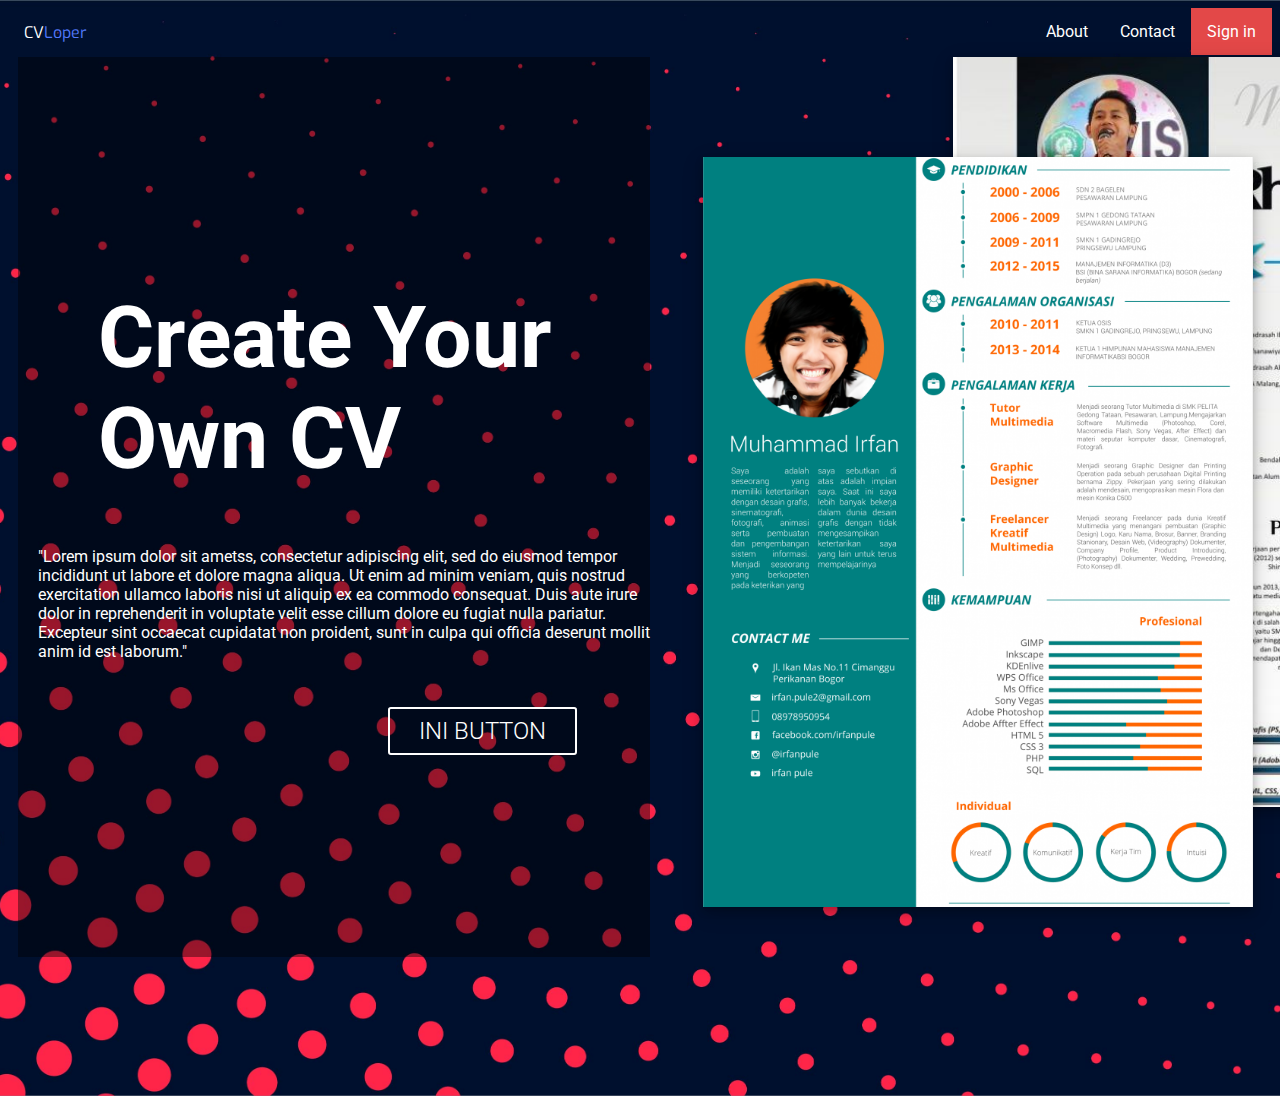
==== Index.html @ b25b6824 "second commit" ====
<!DOCTYPE html>
<html lang="en">
<head>
    <meta charset="UTF-8">
    <meta name="viewport" content="width=device-width, initial-scale=1.0">
    <link rel="stylesheet" href="../style/Style.css">
    <link rel="stylesheet" href="../style/Navbar.css">
    <title>CVLoper</title>
</head>
<body>
    <div>
      <ul class="topNav">
        <li class="a1"><a>CV<span>Loper</span></a></li>
        <li class="active"><a href="./pages/Login.html">Sign in</a></li>
        <li><a href="contact.asp">Contact</a></li>
        <li><a href="about.asp">About</a></li>
    </ul>
    <div class="BOX">
      <div class="boxKiri">
         <div class="konten">
          <h1 class="judul">Create Your Own CV</h1>
          <p>"Lorem ipsum dolor sit ametss, consectetur adipiscing elit, sed do eiusmod tempor incididunt ut labore et dolore magna aliqua. Ut enim ad minim veniam, quis nostrud exercitation ullamco laboris nisi ut aliquip ex ea commodo consequat. Duis aute irure dolor in reprehenderit in voluptate velit esse cillum dolore eu fugiat nulla pariatur. Excepteur sint occaecat cupidatat non proident, sunt in culpa qui officia deserunt mollit anim id est laborum."</p>
          <a href="kemanapun" class="button1"> INI BUTTON</a>
        </div>
      </div>
      <div class="boxKanan">
        <img src="/images/contohCV1.png" class="img1" alt=""></img>
        <img src="/images/image2.jpg" class="img2" alt=""></img>
      </div>
    </div>
  </div>
</body>
</html>
---- style/Style.css ----
@import url('https://fonts.googleapis.com/css?family=Roboto&display=swap');
  body {
    font-family: 'Roboto';
    background-image: url("../images/BG.jpg");
    background-repeat: no-repeat;
    background-size: cover;
    background-position: center;
    height: 1080px;
    overflow: hidden;
  }
  .boxKiri{
    margin-left: 10px;
    float: left;
    width: 50%;
    height: 900px;
    color: white;
    background-color: rgb(0,0,0);
    background-color: rgba(0, 0, 0, 0.4);
  }
  .konten{
    margin-top: 230px;
    margin-left: 20px;
  }
  
  .judul{
    font-size: 86px;
    margin-left: 60px;
  }
  
  .boxKanan{
    float: right;
    width: 45%;
  }

  .img1{
    position: absolute;
    margin-top: 100px;
    width: 550px;
    height: 750px;
    object-fit: cover;
    box-shadow: 0 4px 8px 0 rgba(0, 0, 0, 0.2), 0 6px 20px 0 rgba(0, 0, 0, 0.19);
  }
  .img2{
    margin-left: 250px;
    margin-top: 150;
    width: 550px;
    height: 750px;
    object-fit: cover;
    box-shadow: 0 4px 8px 0 rgba(0, 0, 0, 0.2), 0 6px 20px 0 rgba(0, 0, 0, 0.19);
  }
  
  /* .bouncy{
    animation: bouncy 5s infinite linear;
    position: relative;
    }
    @keyframes bouncy {
      0%{top:0em}
      40%{top:0em}
      43%{top:-0.9em}
      46%{top:03em}
      48%{top:-0.4em}
      50%{top:0em}
      100%{top:0em}
    } */
  
    a.button1{
      font-size: 24px;
      display: inline-block;
      padding: 0.35em 1.2em;
      border: 0.1em solid #FFFFFF;
      margin: 0 0.3em 0.3em 0;
      border-radius: 0.12em;
      box-sizing: border-box;
      text-decoration: none;
      font-weight: 300;
      color: #FFFFFF;
      text-align: center;
      transition: all 0.2s;
      margin-left: 350px;
      margin-top: 30px;
      }
      a.button1:hover{
        color: white;
        background-color: #E34848;
      }
---- style/Navbar.css ----
@import url('https://fonts.googleapis.com/css?family=Exo:100,200,400');
ul {
    list-style-type: none;
    margin: 0;
    padding: 0;
    overflow: hidden;
  }
  
  li {
    float: right;
  }
  .a1{
    float: left;
    font-family: 'Exo', sans-serif;
  }
  .a1 span{
    color: #5379fa !important;
  }

.topNav li.active{
    background-color: #E34848;
  }
  
  li a {
    display: block;
    color: white;
    text-align: center;
    padding: 14px 16px;
    text-decoration: none;
  }
  li a:hover {
    background-color: #E34848;
  }
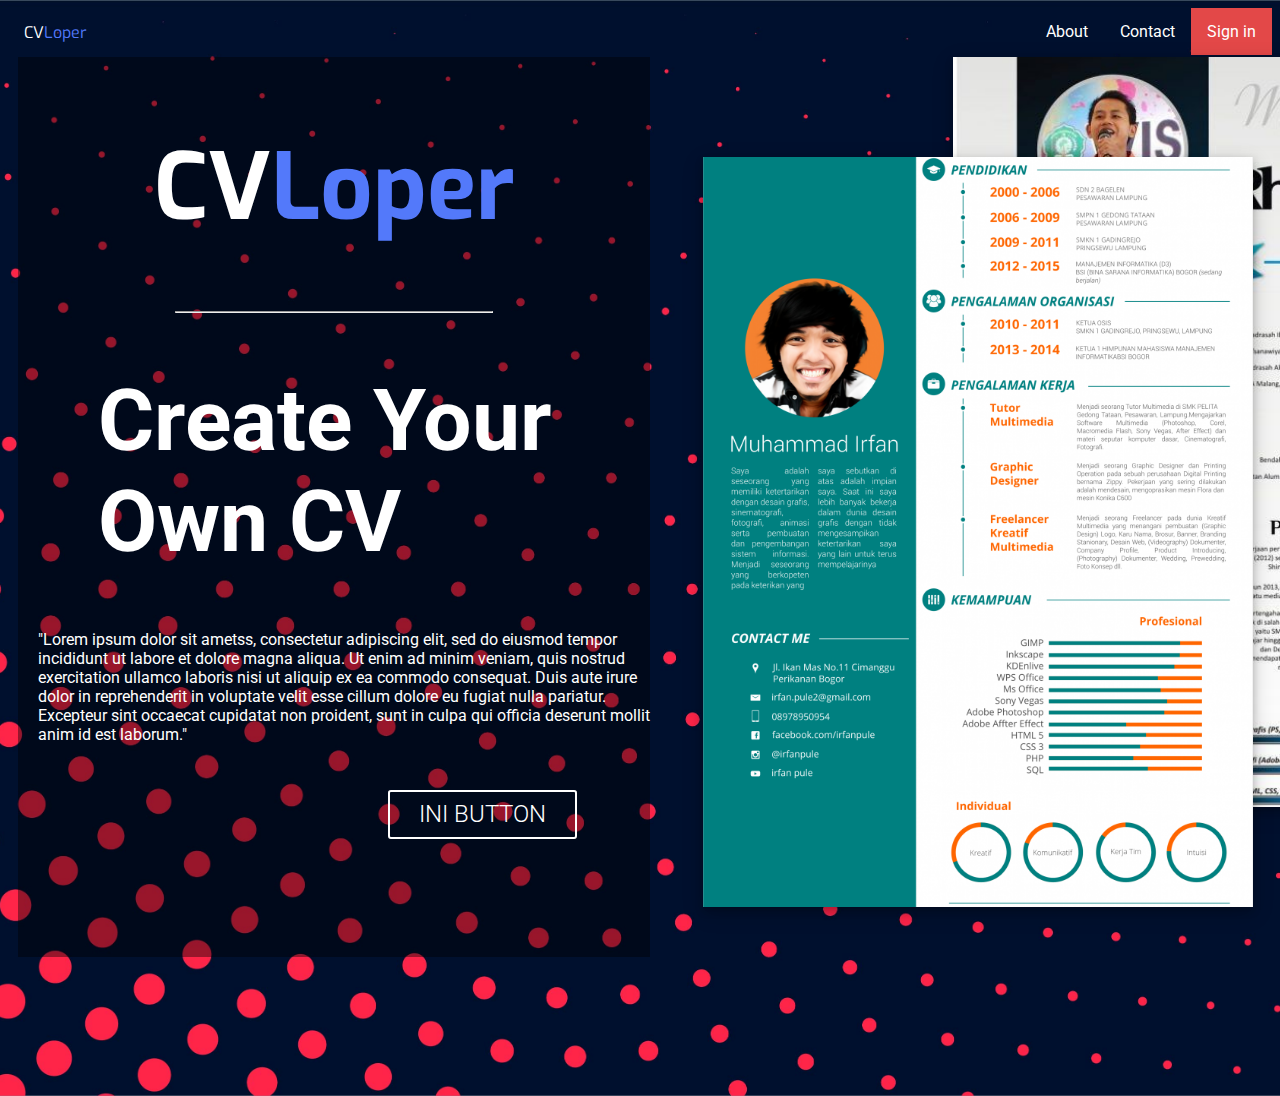
==== commit 17efdb86: "test" ====
--- a/Index.html
+++ b/Index.html
@@ -17,6 +17,8 @@
     </ul>
     <div class="BOX">
       <div class="boxKiri">
+        <h1 class="logo1">CV<span>Loper</span></h1>
+        <hr/>
          <div class="konten">
           <h1 class="judul">Create Your Own CV</h1>
           <p>"Lorem ipsum dolor sit ametss, consectetur adipiscing elit, sed do eiusmod tempor incididunt ut labore et dolore magna aliqua. Ut enim ad minim veniam, quis nostrud exercitation ullamco laboris nisi ut aliquip ex ea commodo consequat. Duis aute irure dolor in reprehenderit in voluptate velit esse cillum dolore eu fugiat nulla pariatur. Excepteur sint occaecat cupidatat non proident, sunt in culpa qui officia deserunt mollit anim id est laborum."</p>
--- a/style/Style.css
+++ b/style/Style.css
@@ -1,5 +1,6 @@
 
   @import url('https://fonts.googleapis.com/css?family=Roboto&display=swap');
+  @import url('https://fonts.googleapis.com/css?family=Exo:100,200,400');
   body {
     font-family: 'Roboto';
     background-image: url("../images/BG.jpg");
@@ -18,8 +19,22 @@
     background-color: rgb(0,0,0);
     background-color: rgba(0, 0, 0, 0.4);
   }
+  .logo1{
+    margin-top: 70px;
+    font-size: 92px;
+    text-align: center;
+    font-family: 'Exo', sans-serif;
+  }
+  hr{
+    width: 50%;
+  }
+
+  .logo1 span{
+    color: #5379fa !important;
+  }
+
   .konten{
-    margin-top: 230px;
+    margin-top: 10px;
     margin-left: 20px;
   }
   
